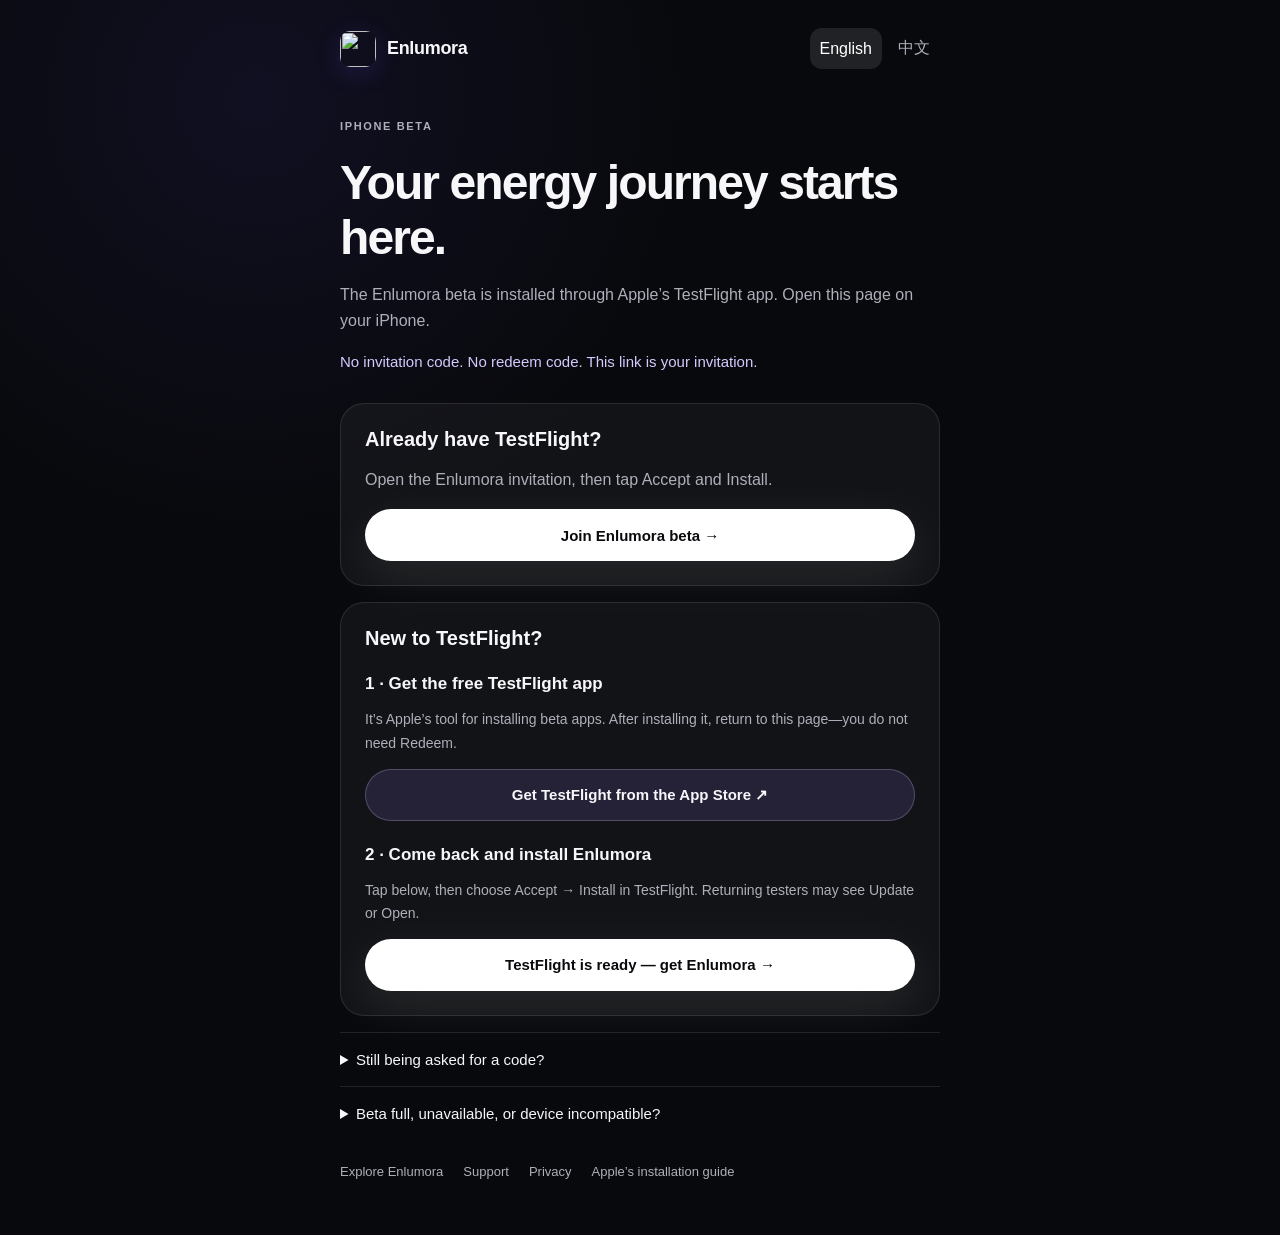
==== install.html @ 7b647e33 "Add bilingual TestFlight installation guide with no-code public invitation" ====
<!doctype html>
<html lang="en">
<head>
  <meta charset="utf-8">
  <meta name="viewport" content="width=device-width, initial-scale=1">
  <title>Install Enlumora Beta — No invitation code needed</title>
  <meta name="description" content="Try Enlumora on your iPhone. Install TestFlight, then join through our public invitation. No invitation code needed.">
  <link rel="canonical" href="https://enlumora.jingarttech.com/install.html">
  <link rel="icon" href="assets/app-icon.webp">
  <link rel="stylesheet" href="styles.css">
  <style>
    .install-shell { width: min(600px, calc(100% - 40px)); margin: 0 auto; padding: 28px 0 56px; }
    .install-nav { display: flex; justify-content: space-between; align-items: center; gap: 12px; }
    .language { display: flex; gap: 6px; }
    .language button { color: var(--muted); background: transparent; border: 0; padding: 10px; border-radius: 12px; cursor: pointer; }
    .language button[aria-pressed="true"] { color: white; background: rgba(255,255,255,.1); }
    .install-intro { margin: 48px 0 28px; }
    .install-intro h1 { font-size: clamp(34px, 7vw, 48px); letter-spacing: -.04em; margin: 14px 0; line-height: 1.15; }
    .install-shell p { color: var(--muted); line-height: 1.65; }
    .install-shell .no-code { color: #d5caff; font-size: 15px; }
    .install-card { background: rgba(255,255,255,.045); border: 1px solid var(--line); border-radius: 24px; padding: 24px; margin: 16px 0; }
    .install-card h2 { font-size: 20px; margin: 0 0 10px; }
    .install-card .button { width: 100%; text-align: center; justify-content: center; min-height: 52px; padding: 16px; font-size: 15px; white-space: normal; }
    .install-card .button--secondary { border: 1px solid rgba(213,202,255,.25); background: rgba(135,110,230,.16); }
    .install-step { margin: 24px 0 0; }
    .install-step h3 { font-size: 17px; margin-bottom: 8px; }
    .install-step p { font-size: 14px; }
    .install-shell details { border-top: 1px solid var(--line); padding: 18px 0; }
    .install-shell summary { cursor: pointer; font-size: 15px; }
    .install-shell details p, .install-footer { font-size: 13px; }
    .install-footer { display: flex; gap: 20px; flex-wrap: wrap; color: var(--muted); padding-top: 24px; }
    a:focus-visible, button:focus-visible, summary:focus-visible { outline: 2px solid #c5b5ff; outline-offset: 4px; }
  </style>
</head>
<body>
  <main class="install-shell">
    <nav class="install-nav" aria-label="Installation navigation">
      <a class="brand" href="index.html"><img src="assets/app-icon.webp" width="36" height="36" alt=""><span>Enlumora</span></a>
      <div class="language" aria-label="Language"><button type="button" data-lang="en" aria-pressed="true">English</button><button type="button" data-lang="zh" aria-pressed="false">中文</button></div>
    </nav>
    <header class="install-intro">
      <p class="eyebrow" data-zh="IPHONE 测试版">IPHONE BETA</p>
      <h1 data-zh="开启你的能量之旅。">Your energy journey starts here.</h1>
      <p data-zh="Enlumora 测试版通过 Apple 官方的 TestFlight 安装。请在 iPhone 上打开此页面。">The Enlumora beta is installed through Apple’s TestFlight app. Open this page on your iPhone.</p>
      <p class="no-code" data-zh="无需邀请码，也无需兑换码。这个链接就是你的邀请。">No invitation code. No redeem code. This link is your invitation.</p>
    </header>
    <section class="install-card">
      <h2 data-zh="已经安装 TestFlight？">Already have TestFlight?</h2>
      <p data-zh="直接打开 Enlumora 邀请，点击「接受」，再点击「安装」。">Open the Enlumora invitation, then tap Accept and Install.</p>
      <a class="button button--primary" href="https://testflight.apple.com/join/pq1HumvR" data-zh="加入 Enlumora 测试 →">Join Enlumora beta →</a>
    </section>
    <section class="install-card">
      <h2 data-zh="第一次使用 TestFlight？">New to TestFlight?</h2>
      <div class="install-step">
        <h3 data-zh="1 · 安装免费的 TestFlight">1 · Get the free TestFlight app</h3>
        <p data-zh="它是 Apple 用来安装测试版 App 的工具。安装后请回到这个网页，不需要点「兑换」。">It’s Apple’s tool for installing beta apps. After installing it, return to this page—you do not need Redeem.</p>
        <a class="button button--secondary" href="https://apps.apple.com/app/testflight/id899247664" target="_blank" rel="noopener noreferrer" data-zh="前往 App Store 安装 TestFlight ↗">Get TestFlight from the App Store ↗</a>
      </div>
      <div class="install-step">
        <h3 data-zh="2 · 回到这里，安装 Enlumora">2 · Come back and install Enlumora</h3>
        <p data-zh="点击下面的按钮，然后在 TestFlight 中点「接受」→「安装」。已参加测试的用户会看到「更新」或「打开」。">Tap below, then choose Accept → Install in TestFlight. Returning testers may see Update or Open.</p>
        <a class="button button--primary" href="https://testflight.apple.com/join/pq1HumvR" data-zh="我装好了，继续安装 Enlumora →">TestFlight is ready — get Enlumora →</a>
      </div>
    </section>
    <details><summary data-zh="它还是让我输入邀请码？">Still being asked for a code?</summary><p data-zh="不要使用 TestFlight 里的「兑换」。返回此页面，点「加入 Enlumora 测试」。如果在微信等内置浏览器里无法跳转，请用右上角菜单在 Safari 中打开此页面，再试一次。">Do not use Redeem inside TestFlight. Return here and tap Join Enlumora beta. If an in-app browser such as WeChat cannot open the invitation, use its menu to open this page in Safari and try again.</p></details>
    <details><summary data-zh="看到测试已满、已结束或设备不兼容？">Beta full, unavailable, or device incompatible?</summary><p data-zh="这不是缺少邀请码。测试名额、版本有效期和设备要求由 Apple 测试页面显示；请通过下方 Support 联系我们。">That is not a missing-code problem. Availability, build expiry, and device requirements are shown by Apple. Please contact us through Support below.</p></details>
    <footer class="install-footer"><a href="index.html" data-zh="了解 Enlumora">Explore Enlumora</a><a href="support.html" data-zh="获取帮助">Support</a><a href="privacy.html" data-zh="隐私">Privacy</a><a href="https://testflight.apple.com/" data-zh="Apple 安装说明">Apple’s installation guide</a></footer>
  </main>
  <script src="install.js"></script>
</body>
</html>
---- styles.css ----
:root {
  color-scheme: dark;
  --bg: #08090c;
  --surface: #15161c;
  --surface-2: #1d1e26;
  --text: #f7f7fa;
  --muted: #adafba;
  --subtle: #777986;
  --line: rgba(255, 255, 255, .1);
  --purple: #6b52ff;
  --green: #49e878;
  --pink: #f44cb7;
  --cyan: #5ddeea;
  --gold: #d7c187;
  --shell: min(1180px, calc(100vw - 48px));
}

* { box-sizing: border-box; }

html { scroll-behavior: smooth; overflow-x: hidden; }

body {
  margin: 0;
  overflow-x: hidden;
  color: var(--text);
  background:
    radial-gradient(circle at 20% 8%, rgba(107, 82, 255, .09), transparent 28rem),
    var(--bg);
  font-family: Inter, ui-sans-serif, -apple-system, BlinkMacSystemFont, "SF Pro Display", "Segoe UI", sans-serif;
  -webkit-font-smoothing: antialiased;
}

a { color: inherit; text-decoration: none; }
img, video { display: block; max-width: 100%; }
button { font: inherit; }
.shell { width: var(--shell); margin-inline: auto; }

.page-glow {
  position: fixed;
  z-index: -1;
  width: 34rem;
  height: 34rem;
  border-radius: 50%;
  filter: blur(140px);
  opacity: .09;
  pointer-events: none;
}

.page-glow--violet { top: 20vh; right: -17rem; background: var(--purple); }
.page-glow--green { top: 145vh; left: -20rem; background: var(--green); }

.site-header {
  position: fixed;
  z-index: 100;
  top: 0;
  left: 50%;
  width: min(1240px, calc(100vw - 32px));
  height: 76px;
  padding: 0 18px;
  display: flex;
  align-items: center;
  justify-content: space-between;
  transform: translateX(-50%);
  border: 1px solid transparent;
  border-radius: 22px;
  transition: background .3s, border-color .3s, top .3s, backdrop-filter .3s;
}

.site-header.is-scrolled {
  top: 12px;
  background: rgba(13, 14, 18, .72);
  border-color: var(--line);
  backdrop-filter: blur(22px) saturate(150%);
}

.brand { display: inline-flex; align-items: center; gap: 11px; font-weight: 650; letter-spacing: -.02em; }
.brand img { border-radius: 10px; box-shadow: 0 6px 25px rgba(107, 82, 255, .18); }
.brand span { font-size: 18px; }

.desktop-nav { display: flex; align-items: center; gap: 26px; margin-left: auto; margin-right: 30px; }
.desktop-nav a { color: var(--muted); font-size: 13px; transition: color .2s; }
.desktop-nav a:hover { color: white; }

.nav-cta {
  height: 40px;
  padding: 0 17px;
  display: inline-flex;
  align-items: center;
  gap: 9px;
  border-radius: 999px;
  color: #0b0c0f;
  background: #fff;
  font-size: 13px;
  font-weight: 650;
}
.nav-cta span, .button span { transition: transform .2s; }
.nav-cta:hover span, .button:hover span { transform: translate(2px, -2px); }

.menu-button, .mobile-menu { display: none; }

.hero {
  min-height: 900px;
  padding-top: 160px;
  display: grid;
  grid-template-columns: minmax(0, .95fr) minmax(420px, 1.05fr);
  align-items: center;
  gap: 64px;
}

.eyebrow {
  margin: 0 0 20px;
  color: rgba(255,255,255,.66);
  font-size: 11px;
  font-weight: 700;
  letter-spacing: .15em;
  text-transform: uppercase;
}

.eyebrow-dot {
  width: 7px;
  height: 7px;
  margin-right: 9px;
  display: inline-block;
  border-radius: 50%;
  background: var(--green);
  box-shadow: 0 0 15px var(--green);
}

.hero h1, .section-heading h2, .practice-caption h2, .coach-copy h2, .journey-copy h2, .final-cta h2 {
  margin: 0;
  max-width: 850px;
  font-size: clamp(54px, 7.6vw, 104px);
  font-weight: 560;
  line-height: .94;
  letter-spacing: -.065em;
}

.section-heading h2 span, .practice-caption h2 span, .coach-copy h2 span, .journey-copy h2 span, .final-cta h2 span {
  color: transparent;
  background: linear-gradient(90deg, #fff 5%, #a9a4c7 54%, #6f7080);
  background-clip: text;
  -webkit-background-clip: text;
}

.hero .hero-title {
  max-width: 620px;
  font-size: clamp(54px, 6.6vw, 92px);
  font-weight: 520;
  line-height: .88;
  letter-spacing: -.062em;
}

.hero-title__quiet {
  display: block;
  color: rgba(247,247,250,.92);
  font-size: .78em;
  letter-spacing: -.052em;
}

.hero-title__flow {
  position: relative;
  display: block;
  width: max-content;
  max-width: 100%;
  margin-top: .13em;
  margin-left: clamp(22px, 4.6vw, 64px);
  color: #e8ebe4;
  font-family: "Iowan Old Style", "Palatino Linotype", "Book Antiqua", Georgia, serif;
  font-size: 1.04em;
  font-style: italic;
  font-weight: 400;
  letter-spacing: -.07em;
  text-shadow: 0 0 34px rgba(73,232,120,.06);
}

.hero-title__flow::after {
  content: "";
  position: absolute;
  right: -.08em;
  bottom: -.09em;
  left: .03em;
  height: .18em;
  border-top: 1px solid rgba(125,219,158,.58);
  border-radius: 50%;
  transform: rotate(-1.5deg) scaleX(.96);
  transform-origin: left center;
  box-shadow: 0 -9px 28px rgba(73,232,120,.09);
  animation: title-current 6.5s ease-in-out infinite alternate;
}

@keyframes title-current {
  from { opacity: .42; transform: rotate(-1.5deg) scaleX(.93) translateX(-.02em); }
  to { opacity: .8; transform: rotate(-.4deg) scaleX(1) translateX(.04em); }
}

.hero-lede {
  max-width: 575px;
  margin: 32px 0 0;
  color: var(--muted);
  font-size: clamp(18px, 1.8vw, 22px);
  line-height: 1.55;
  letter-spacing: -.02em;
}

.hero-actions { display: flex; align-items: center; gap: 28px; margin-top: 36px; }
.button { min-height: 54px; padding: 0 23px; display: inline-flex; align-items: center; justify-content: center; gap: 12px; border-radius: 999px; font-size: 14px; font-weight: 700; }
.button--primary { color: #090a0d; background: #fff; box-shadow: 0 15px 50px rgba(255,255,255,.1); }
.button--primary:hover { background: #e8e8ec; }
.text-link { display: inline-flex; gap: 10px; color: #d5d5dc; font-size: 14px; }
.text-link span { color: var(--green); }

.signal-row { display: flex; gap: 24px; margin-top: 44px; color: var(--subtle); font-size: 12px; }
.signal-row span { display: flex; align-items: center; gap: 8px; }
.signal-dot { width: 6px; height: 6px; display: inline-block; border-radius: 50%; }
.signal-dot--purple { background: var(--purple); box-shadow: 0 0 12px var(--purple); }
.signal-dot--pink { background: var(--pink); box-shadow: 0 0 12px var(--pink); }
.signal-dot--green { background: var(--green); box-shadow: 0 0 12px var(--green); }
.hero-device-note { margin: 18px 0 0; color: #696b76; font-size: 10px; letter-spacing: .045em; }
.hero-device-note span { margin-inline: 7px; color: rgba(73,232,120,.65); }

.hero-visual { position: relative; min-height: 690px; display: grid; place-items: center; }
.hero-visual::before {
  content: "";
  position: absolute;
  inset: 8% -5%;
  background: radial-gradient(circle at 55% 45%, rgba(107,82,255,.24), rgba(244,76,183,.07) 32%, transparent 65%);
  filter: blur(20px);
}

.phone { position: relative; z-index: 3; width: 326px; transform: rotate(3deg); filter: drop-shadow(0 45px 60px rgba(0,0,0,.6)); }
.phone-frame { position: relative; padding: 10px; overflow: hidden; border: 1px solid rgba(255,255,255,.28); border-radius: 54px; background: linear-gradient(145deg, #3a3b42, #101116 20%, #0b0c0f 80%, #444650); box-shadow: inset 0 0 0 2px #07080a, inset 0 0 0 5px rgba(255,255,255,.04); }
.phone-frame img { width: 100%; height: auto; border-radius: 45px; }
.phone-speaker { position: absolute; z-index: 2; top: 21px; left: 50%; width: 92px; height: 25px; transform: translateX(-50%); border-radius: 20px; background: #050608; }

.watch-companion {
  position: absolute;
  z-index: 4;
  bottom: 4%;
  left: 4%;
  width: 174px;
  transform: rotate(-10deg);
  filter: drop-shadow(0 32px 32px rgba(0,0,0,.62));
}
.watch-companion::before { content: ""; position: absolute; inset: 19% 9%; border-radius: 50%; background: rgba(73,232,120,.13); filter: blur(28px); }
.watch-hardware { position: relative; z-index: 1; padding-block: 29px; }
.watch-band { position: absolute; z-index: 0; left: 50%; width: 63%; height: 62px; transform: translateX(-50%); border-inline: 1px solid rgba(255,255,255,.08); background: linear-gradient(90deg, #111218, #2a2b32 47%, #111218); }
.watch-band--top { top: -21px; border-radius: 24px 24px 8px 8px; }
.watch-band--bottom { bottom: -21px; border-radius: 8px 8px 24px 24px; }
.watch-case { position: relative; z-index: 2; padding: 7px; overflow: hidden; border: 1px solid rgba(255,255,255,.3); border-radius: 39px; background: linear-gradient(145deg, #4b4d54, #111218 22%, #07080b 76%, #3c3e45); box-shadow: inset 0 0 0 2px #08090c, inset 0 0 0 4px rgba(255,255,255,.035), 0 20px 35px rgba(0,0,0,.45); }
.watch-case img { position: relative; z-index: 1; width: 100%; height: auto; border-radius: 32px; }
.watch-crown { position: absolute; z-index: 1; top: 40%; right: -8px; width: 9px; height: 25px; border: 1px solid rgba(255,255,255,.22); border-radius: 4px; background: #22242a; box-shadow: 2px 0 7px rgba(0,0,0,.45); }
.watch-companion > span {
  position: absolute;
  z-index: 2;
  bottom: -4px;
  left: 50%;
  padding: 8px 11px;
  display: inline-flex;
  align-items: center;
  gap: 7px;
  transform: translateX(-50%) rotate(10deg);
  white-space: nowrap;
  border: 1px solid rgba(255,255,255,.12);
  border-radius: 999px;
  color: rgba(255,255,255,.72);
  background: rgba(12,13,17,.82);
  backdrop-filter: blur(14px);
  font-size: 8px;
  letter-spacing: .06em;
  text-transform: uppercase;
}
.watch-companion > span i { width: 6px; height: 6px; border-radius: 50%; background: var(--green); box-shadow: 0 0 10px var(--green); }

.energy-orbit { position: absolute; z-index: 1; border: 1px solid; border-radius: 50%; transform: rotate(-20deg); animation: orbit-drift 8s ease-in-out infinite alternate; }
.energy-orbit--one { width: 470px; height: 280px; border-color: rgba(107,82,255,.35); box-shadow: 0 0 60px rgba(107,82,255,.09), inset 0 0 70px rgba(107,82,255,.05); }
.energy-orbit--two { width: 580px; height: 360px; border-color: rgba(73,232,120,.15); animation-delay: -2s; }
@keyframes orbit-drift { to { transform: rotate(-14deg) scale(1.03); } }

.floating-chip {
  position: absolute;
  z-index: 5;
  min-width: 210px;
  padding: 14px 16px;
  display: flex;
  align-items: center;
  gap: 12px;
  border: 1px solid rgba(255,255,255,.13);
  border-radius: 16px;
  background: rgba(24,25,32,.78);
  box-shadow: 0 18px 45px rgba(0,0,0,.34);
  backdrop-filter: blur(18px);
  font-size: 13px;
  font-weight: 600;
}
.floating-chip small { display: block; margin-bottom: 4px; color: var(--muted); font-size: 8px; letter-spacing: .11em; }
.floating-chip--top { top: 18%; right: -1%; }
.floating-chip--bottom { right: -2%; bottom: 14%; }
.chip-icon { width: 34px; height: 34px; display: grid; place-items: center; flex: 0 0 auto; border-radius: 50%; color: var(--green); background: rgba(73,232,120,.11); box-shadow: inset 0 0 18px rgba(73,232,120,.08); }
.chip-pulse { width: 13px; height: 13px; margin: 10px; flex: 0 0 auto; border-radius: 50%; background: var(--pink); box-shadow: 0 0 0 6px rgba(244,76,183,.12), 0 0 22px var(--pink); }

.principle-strip { min-height: 82px; padding: 22px 32px; display: flex; align-items: center; justify-content: center; gap: 30px; border-block: 1px solid var(--line); color: rgba(255,255,255,.74); font-size: 13px; letter-spacing: .04em; }
.principle-strip i { width: 4px; height: 4px; border-radius: 50%; background: var(--purple); box-shadow: 0 0 12px var(--purple); }

.section { padding-block: 150px; }
.section-heading { display: grid; grid-template-columns: 1.2fr .8fr; column-gap: 80px; align-items: end; margin-bottom: 70px; }
.section-heading .eyebrow { grid-column: 1 / -1; }
.section-heading h2, .practice-caption h2, .coach-copy h2, .journey-copy h2, .final-cta h2 { font-size: clamp(44px, 5.5vw, 76px); line-height: 1; }
.section-heading > p:last-child { margin: 0 0 3px; color: var(--muted); font-size: 17px; line-height: 1.65; }

.signal-grid { display: grid; grid-template-columns: repeat(3, 1fr); gap: 18px; }
.signal-card { position: relative; min-height: 485px; padding: 26px; overflow: hidden; display: flex; flex-direction: column; border: 1px solid var(--line); border-radius: 28px; background: linear-gradient(160deg, rgba(255,255,255,.04), rgba(255,255,255,.015)); }
.signal-card::after { content: ""; position: absolute; inset: auto 0 0; height: 45%; opacity: .13; pointer-events: none; }
.signal-card--purple::after { background: radial-gradient(circle at 50% 100%, var(--purple), transparent 65%); }
.signal-card--pink::after { background: radial-gradient(circle at 50% 100%, var(--pink), transparent 65%); }
.signal-card--green::after { background: radial-gradient(circle at 50% 100%, var(--green), transparent 65%); }
.card-number { position: absolute; top: 25px; right: 25px; color: rgba(255,255,255,.3); font-size: 11px; letter-spacing: .1em; }
.signal-card h3 { margin: auto 0 10px; font-size: 27px; letter-spacing: -.04em; }
.signal-card p { position: relative; z-index: 2; min-height: 64px; margin: 0 0 22px; color: var(--muted); font-size: 15px; line-height: 1.5; }
.card-meta { position: relative; z-index: 2; padding-top: 18px; border-top: 1px solid var(--line); color: var(--subtle); font-size: 10px; line-height: 1.5; text-transform: uppercase; letter-spacing: .07em; }
.signal-art { position: relative; height: 245px; display: grid; place-items: center; }
.signal-art i, .signal-art b { position: absolute; display: block; }
.signal-art--body i { width: 150px; height: 62px; border: 1px solid rgba(107,82,255,.48); border-radius: 50%; box-shadow: 0 0 22px rgba(107,82,255,.12); transform: translateY(calc((var(--i, 0)) * 25px)); }
.signal-art--body i:nth-child(1) { --i: -1; width: 118px; }
.signal-art--body i:nth-child(2) { --i: 0; width: 152px; }
.signal-art--body i:nth-child(3) { --i: 1; width: 180px; }
.signal-art--body b { width: 52px; height: 116px; border-radius: 50% 50% 58% 58%; background: linear-gradient(var(--green), var(--pink)); filter: blur(5px); box-shadow: 0 0 35px rgba(244,76,183,.35); }
.signal-art--mood i { width: 155px; height: 155px; border-radius: 46% 54% 62% 38% / 41% 46% 54% 59%; background: var(--purple); filter: blur(14px); transform: rotate(22deg); box-shadow: 0 0 55px rgba(107,82,255,.5); }
.signal-art--mood b { width: 92px; height: 92px; border-radius: 58% 42% 48% 52%; background: var(--pink); filter: blur(5px); transform: rotate(-15deg); box-shadow: 0 0 30px rgba(244,76,183,.5); }
.signal-art--space i:first-child { width: 180px; height: 115px; border: 1px solid rgba(73,232,120,.36); transform: perspective(260px) rotateX(60deg) rotateZ(-20deg); }
.signal-art--space i:nth-child(2) { width: 122px; height: 78px; border: 1px solid rgba(93,222,234,.36); transform: translateY(-18px) perspective(260px) rotateX(60deg) rotateZ(-20deg); }
.signal-art--space b { width: 74px; height: 74px; border-radius: 50%; background: var(--green); filter: blur(20px); opacity: .8; }

.wearable-section { padding-top: 110px; scroll-margin-top: 80px; }
.wearable-heading { margin-bottom: 58px; }
.wearable-stage {
  min-height: 600px;
  display: grid;
  grid-template-columns: 1.08fr .92fr;
  overflow: hidden;
  border: 1px solid var(--line);
  border-radius: 36px;
  background: linear-gradient(145deg, rgba(255,255,255,.045), rgba(255,255,255,.012));
  box-shadow: 0 36px 100px rgba(0,0,0,.22);
}
.wearable-visual {
  position: relative;
  min-height: 600px;
  display: grid;
  place-items: center;
  overflow: hidden;
  border-right: 1px solid var(--line);
  background:
    radial-gradient(circle at 27% 36%, rgba(73,232,120,.12), transparent 30%),
    radial-gradient(circle at 76% 58%, rgba(107,82,255,.18), transparent 36%),
    #090a0d;
}
.wearable-visual::after { content: ""; position: absolute; inset: 12% 5%; border: 1px solid rgba(255,255,255,.055); border-radius: 50%; transform: rotate(-9deg); }
.wearable-visual > img { position: relative; z-index: 2; width: 100%; max-width: 100%; height: auto; padding: 64px 18px 72px; object-fit: contain; filter: drop-shadow(0 35px 45px rgba(0,0,0,.46)); }
.live-badge {
  position: absolute;
  z-index: 4;
  top: 24px;
  left: 24px;
  padding: 11px 13px;
  display: flex;
  align-items: center;
  gap: 10px;
  border: 1px solid rgba(255,255,255,.11);
  border-radius: 13px;
  color: #e7e8eb;
  background: rgba(14,15,20,.72);
  backdrop-filter: blur(15px);
  font-size: 10px;
  font-weight: 650;
}
.live-badge > i { width: 8px; height: 8px; flex: 0 0 auto; border-radius: 50%; background: var(--green); box-shadow: 0 0 0 5px rgba(73,232,120,.09), 0 0 18px var(--green); }
.live-badge small { display: block; margin-bottom: 3px; color: var(--subtle); font-size: 7px; letter-spacing: .11em; }
.device-labels { position: absolute; z-index: 4; right: 22px; bottom: 22px; left: 22px; display: flex; gap: 7px; }
.device-labels span { padding: 8px 11px; border: 1px solid rgba(255,255,255,.1); border-radius: 999px; color: rgba(255,255,255,.66); background: rgba(11,12,16,.66); backdrop-filter: blur(12px); font-size: 8px; letter-spacing: .08em; text-transform: uppercase; }

.signal-reader { min-width: 0; padding: 30px 34px 32px; display: flex; flex-direction: column; background: rgba(20,21,27,.54); }
.signal-reader__head { min-height: 54px; padding-bottom: 18px; display: flex; align-items: center; justify-content: space-between; gap: 20px; border-bottom: 1px solid var(--line); }
.signal-reader__head div { display: grid; gap: 5px; }
.signal-reader__head small { color: var(--subtle); font-size: 7px; letter-spacing: .13em; }
.signal-reader__head strong { font-size: 16px; letter-spacing: -.02em; }
.signal-reader__head > span { padding: 7px 10px; border-radius: 999px; color: #8eeaaa; background: rgba(73,232,120,.08); font-size: 8px; letter-spacing: .06em; text-transform: uppercase; }
.biometric-list { display: grid; }
.biometric-list article { min-height: 94px; padding: 18px 0; display: grid; grid-template-columns: 34px 1fr auto; gap: 10px; align-items: center; border-bottom: 1px solid var(--line); }
.biometric-index { align-self: start; padding-top: 3px; color: #646672; font-size: 8px; letter-spacing: .1em; }
.biometric-list h3 { margin: 0 0 6px; font-size: 14px; letter-spacing: -.02em; }
.biometric-list p { margin: 0; color: var(--muted); font-size: 11px; line-height: 1.45; }
.biometric-list em { padding: 5px 7px; align-self: start; border: 1px solid rgba(255,255,255,.08); border-radius: 6px; color: #757783; font-size: 7px; font-style: normal; letter-spacing: .08em; }
.energy-refresh { margin-top: auto; padding: 18px 0 0; display: grid; grid-template-columns: 48px 1fr; gap: 13px; align-items: center; }
.refresh-orb { width: 46px; height: 46px; border-radius: 50%; background: radial-gradient(circle at 35% 30%, #a4ffbd 0 5%, var(--green) 8%, rgba(107,82,255,.75) 42%, rgba(244,76,183,.35) 66%, transparent 70%); box-shadow: 0 0 24px rgba(73,232,120,.24); }
.energy-refresh div { display: grid; gap: 5px; }
.energy-refresh small { color: #7b7d89; font-size: 7px; letter-spacing: .11em; }
.energy-refresh strong { color: #d7d8de; font-size: 11px; line-height: 1.4; }

.compatibility-grid { margin-top: 18px; display: grid; grid-template-columns: repeat(3, 1fr); gap: 18px; }
.compatibility-grid article { min-height: 250px; padding: 24px; display: flex; flex-direction: column; border: 1px solid var(--line); border-radius: 24px; background: rgba(255,255,255,.022); }
.compatibility-top { display: flex; align-items: flex-start; justify-content: space-between; }
.compatibility-top em { padding: 6px 8px; border-radius: 999px; color: #7e808a; background: rgba(255,255,255,.05); font-size: 7px; font-style: normal; letter-spacing: .09em; text-transform: uppercase; }
.device-glyph { position: relative; width: 38px; height: 38px; display: block; opacity: .78; }
.device-glyph--watch { width: 28px; height: 34px; margin-left: 5px; border: 1px solid rgba(73,232,120,.72); border-radius: 9px; box-shadow: inset 0 0 13px rgba(73,232,120,.09); }
.device-glyph--watch::before, .device-glyph--watch::after { content: ""; position: absolute; left: 7px; width: 12px; height: 8px; border-inline: 1px solid rgba(73,232,120,.45); }
.device-glyph--watch::before { top: -9px; }
.device-glyph--watch::after { bottom: -9px; }
.device-glyph--ring { border: 6px solid rgba(107,82,255,.72); border-radius: 50%; box-shadow: 0 0 18px rgba(107,82,255,.2), inset 0 0 10px rgba(107,82,255,.2); }
.device-glyph--band { width: 15px; height: 38px; margin-left: 11px; border: 2px solid rgba(244,76,183,.64); border-radius: 999px; transform: rotate(28deg); }
.device-glyph--band::after { content: ""; position: absolute; top: 13px; left: -5px; width: 21px; height: 9px; border-radius: 4px; background: #4f3047; box-shadow: 0 0 12px rgba(244,76,183,.2); }
.compatibility-grid h3 { margin: 24px 0 10px; font-size: 22px; letter-spacing: -.035em; }
.compatibility-grid p { margin: 0 0 24px; color: var(--muted); font-size: 13px; line-height: 1.55; }
.compatibility-status { margin-top: auto; padding-top: 15px; display: flex; align-items: center; gap: 8px; border-top: 1px solid var(--line); color: #7d7f8b; font-size: 9px; }
.compatibility-status i { width: 6px; height: 6px; border-radius: 50%; background: var(--green); box-shadow: 0 0 9px rgba(73,232,120,.75); }
.wearable-footnote { max-width: 790px; margin: 20px auto 0; color: #595b66; font-size: 9px; line-height: 1.6; text-align: center; }

.practice-section { padding: 0 18px; }
.practice-media { position: relative; width: 100%; height: min(80vw, 860px); min-height: 650px; overflow: hidden; border: 1px solid var(--line); border-radius: 38px; background: #d9d5ce; }
.practice-media video { width: 100%; height: 100%; object-fit: cover; }
.practice-overlay { position: absolute; inset: 0; background: linear-gradient(90deg, rgba(8,9,12,.82) 0%, rgba(8,9,12,.35) 48%, transparent 75%), linear-gradient(0deg, rgba(8,9,12,.55), transparent 40%); }
.practice-caption { position: absolute; inset: 0; display: flex; flex-direction: column; justify-content: center; align-items: flex-start; }
.practice-caption > p:not(.eyebrow) { max-width: 480px; margin: 24px 0 0; color: rgba(255,255,255,.7); font-size: 17px; line-height: 1.65; }
.practice-controls { width: min(520px, 100%); margin-top: 42px; padding: 16px 18px; display: flex; align-items: center; gap: 15px; border: 1px solid rgba(255,255,255,.16); border-radius: 18px; background: rgba(8,9,12,.42); backdrop-filter: blur(16px); }
.play-icon { width: 42px; height: 42px; display: grid; place-items: center; border-radius: 50%; color: #111; background: #fff; font-size: 11px; }
.practice-controls div { display: grid; gap: 4px; }
.practice-controls small { color: rgba(255,255,255,.55); font-size: 8px; letter-spacing: .1em; }
.practice-controls strong { font-size: 14px; }
.duration { margin-left: auto; color: rgba(255,255,255,.66); font-size: 12px; }

.method-section { display: grid; grid-template-columns: .75fr 1.25fr; gap: 90px; }
.section-heading--compact { display: block; margin: 0; position: sticky; top: 130px; align-self: start; }
.section-heading--compact .eyebrow { margin-bottom: 20px; }
.method-list { border-top: 1px solid var(--line); }
.method-row { position: relative; min-height: 210px; padding: 36px 6px; display: grid; grid-template-columns: 55px 1fr 116px; gap: 18px; align-items: center; border-bottom: 1px solid var(--line); }
.method-index { align-self: start; color: var(--subtle); font-size: 10px; letter-spacing: .1em; }
.method-row h3 { margin: 0 0 9px; font-size: 24px; letter-spacing: -.035em; }
.method-row p { max-width: 420px; margin: 0; color: var(--muted); font-size: 15px; line-height: 1.55; }
.method-symbol { position: relative; width: 90px; height: 90px; justify-self: end; border-radius: 50%; }
.method-symbol--sense { background: radial-gradient(circle at 38% 38%, var(--green) 0 9%, transparent 11%), radial-gradient(circle, rgba(107,82,255,.5), transparent 62%); border: 1px solid rgba(107,82,255,.3); box-shadow: 0 0 30px rgba(107,82,255,.13); }
.method-symbol--understand { border: 1px solid rgba(244,76,183,.3); box-shadow: inset 0 0 32px rgba(244,76,183,.1); }
.method-symbol--understand::before, .method-symbol--understand::after { content:""; position:absolute; border:1px solid; border-radius:50%; }
.method-symbol--understand::before { inset: 18px; border-color: rgba(73,232,120,.55); }
.method-symbol--understand::after { inset: 34px; border-color: var(--pink); background: rgba(244,76,183,.3); box-shadow: 0 0 18px var(--pink); }
.method-symbol--practice { border-radius: 44% 56% 52% 48%; background: linear-gradient(135deg, rgba(107,82,255,.92), rgba(244,76,183,.75)); filter: blur(1px); box-shadow: 0 0 35px rgba(107,82,255,.3); transform: rotate(12deg); }

.coach-section { padding-block: 80px 150px; }
.coach-panel { padding: 70px; display: grid; grid-template-columns: .9fr 1.1fr; gap: 80px; align-items: center; overflow: hidden; border: 1px solid var(--line); border-radius: 36px; background: radial-gradient(circle at 85% 20%, rgba(107,82,255,.13), transparent 32%), linear-gradient(145deg, rgba(255,255,255,.04), rgba(255,255,255,.015)); }
.coach-copy > p:not(.eyebrow) { margin: 25px 0 0; color: var(--muted); font-size: 16px; line-height: 1.65; }
.coach-features { margin: 34px 0 0; padding: 0; list-style: none; border-top: 1px solid var(--line); }
.coach-features li { padding: 15px 0; display: flex; gap: 20px; border-bottom: 1px solid var(--line); color: #dddde4; font-size: 13px; }
.coach-features span { color: var(--subtle); font-size: 9px; letter-spacing: .1em; }
.coach-demo { padding: 22px; display: flex; flex-direction: column; gap: 17px; border: 1px solid rgba(255,255,255,.13); border-radius: 26px; background: rgba(8,9,12,.76); box-shadow: 0 35px 80px rgba(0,0,0,.38); }
.coach-status { display: flex; align-items: center; gap: 9px; padding-bottom: 17px; border-bottom: 1px solid var(--line); font-size: 12px; font-weight: 650; }
.coach-status > span { width: 7px; height: 7px; border-radius: 50%; background: var(--green); box-shadow: 0 0 13px var(--green); }
.coach-status small { margin-left: auto; color: var(--subtle); font-size: 9px; font-weight: 500; letter-spacing: .06em; text-transform: uppercase; }
.coach-trigger { padding: 13px 14px; display: grid; grid-template-columns: 70px 1fr auto; gap: 12px; align-items: center; border: 1px solid rgba(73,232,120,.17); border-radius: 16px; background: rgba(73,232,120,.045); }
.trigger-wave { height: 38px; display: flex; align-items: center; justify-content: center; gap: 4px; }
.trigger-wave i { width: 2px; border-radius: 3px; background: linear-gradient(var(--green), var(--purple)); box-shadow: 0 0 8px rgba(73,232,120,.28); }
.trigger-wave i:nth-child(1) { height: 12px; }
.trigger-wave i:nth-child(2) { height: 24px; }
.trigger-wave i:nth-child(3) { height: 34px; }
.trigger-wave i:nth-child(4) { height: 21px; }
.trigger-wave i:nth-child(5) { height: 29px; }
.coach-trigger div { display: grid; gap: 3px; }
.coach-trigger small { color: #6f9279; font-size: 7px; letter-spacing: .11em; }
.coach-trigger strong { font-size: 12px; }
.coach-trigger p { margin: 0; color: var(--subtle); font-size: 9px; }
.coach-trigger em { color: #73d790; font-size: 8px; font-style: normal; }
.notification-preview { padding: 14px 15px 0; overflow: hidden; border: 1px solid rgba(255,255,255,.13); border-radius: 18px; color: rgba(255,255,255,.92); background: linear-gradient(145deg, rgba(255,255,255,.13), rgba(255,255,255,.065)); box-shadow: 0 18px 45px rgba(0,0,0,.2), inset 0 1px 0 rgba(255,255,255,.05); backdrop-filter: blur(18px); }
.notification-head { display: grid; grid-template-columns: 28px 1fr auto; align-items: center; gap: 9px; }
.notification-head img { width: 28px; height: 28px; border-radius: 7px; }
.notification-head strong { font-size: 11px; }
.notification-head span { color: rgba(255,255,255,.38); font-size: 9px; }
.notification-preview h3 { margin: 12px 0 5px; font-size: 14px; letter-spacing: -.015em; }
.notification-preview > p { margin: 0 0 13px; color: rgba(255,255,255,.58); font-size: 11px; line-height: 1.42; }
.notification-actions { margin-inline: -15px; display: grid; grid-template-columns: .82fr 1.18fr; border-top: 1px solid rgba(255,255,255,.09); }
.notification-actions span { min-height: 38px; display: grid; place-items: center; color: #8fe6a9; font-size: 9px; font-weight: 650; }
.notification-actions span + span { border-left: 1px solid rgba(255,255,255,.09); color: #b2a5ff; }
.message { max-width: 82%; padding: 13px 15px; border-radius: 17px; color: #e5e5e9; font-size: 13px; line-height: 1.5; }
.message--user { align-self: flex-end; border-bottom-right-radius: 6px; background: #272832; }
.message--coach { max-width: 92%; padding: 0; display: flex; gap: 11px; align-items: flex-start; }
.message--coach img { width: 35px; height: 35px; flex: 0 0 auto; border-radius: 50%; background: #20212a; }
.message--coach p { margin: 2px 0 0; }
.message--coach-context { padding: 12px 13px; max-width: 100%; border: 1px solid rgba(107,82,255,.16); border-radius: 16px; background: rgba(107,82,255,.05); }
.suggestion-card { padding: 15px; display: grid; grid-template-columns: 9px 1fr auto; align-items: center; gap: 13px; border: 1px solid rgba(107,82,255,.3); border-radius: 16px; background: rgba(107,82,255,.09); }
.suggestion-mark { width: 7px; height: 46px; border-radius: 5px; background: linear-gradient(var(--green), var(--purple), var(--pink)); box-shadow: 0 0 14px rgba(107,82,255,.45); }
.suggestion-card div { display: grid; gap: 3px; }
.suggestion-card small { color: #9691bd; font-size: 7px; letter-spacing: .1em; }
.suggestion-card strong { font-size: 13px; }
.suggestion-card p { margin: 0; color: var(--muted); font-size: 10px; }
.coach-input { height: 45px; padding: 0 7px 0 15px; display: flex; align-items: center; border: 1px solid var(--line); border-radius: 999px; color: var(--subtle); font-size: 11px; }
.coach-input span { width: 31px; height: 31px; margin-left: auto; display: grid; place-items: center; border-radius: 50%; color: #0b0c0f; background: #fff; font-size: 14px; }

.journey-grid { display: grid; grid-template-columns: .9fr 1.1fr; gap: 100px; align-items: center; }
.journey-copy > p:not(.eyebrow) { max-width: 520px; margin: 28px 0 0; color: var(--muted); font-size: 17px; line-height: 1.65; }
.journey-stats { margin-top: 42px; display: grid; grid-template-columns: repeat(3, 1fr); border-block: 1px solid var(--line); }
.journey-stats div { padding: 20px 14px 20px 0; display: grid; gap: 7px; }
.journey-stats strong { font-size: 26px; letter-spacing: -.04em; }
.journey-stats span { color: var(--subtle); font-size: 9px; letter-spacing: .08em; text-transform: uppercase; }
.journey-path { position: relative; padding: 22px; display: grid; gap: 12px; border: 1px solid var(--line); border-radius: 28px; background: rgba(21,22,28,.62); }
.path-line { position: absolute; z-index: 0; top: 63px; bottom: 63px; left: 48px; width: 1px; background: linear-gradient(var(--green), var(--purple), rgba(255,255,255,.08)); }
.path-item { position: relative; z-index: 1; min-height: 84px; padding: 14px 16px; display: grid; grid-template-columns: 42px 1fr auto; align-items: center; gap: 15px; border: 1px solid var(--line); border-radius: 18px; background: #17181f; }
.path-item > span { width: 36px; height: 36px; display: grid; place-items: center; border-radius: 50%; color: var(--muted); background: #252630; font-size: 11px; font-style: normal; }
.path-item div { display: grid; gap: 5px; }
.path-item small { color: var(--subtle); font-size: 7px; letter-spacing: .12em; }
.path-item strong { font-size: 13px; }
.path-item em { color: var(--subtle); font-size: 10px; font-style: normal; }
.path-item--done > span { color: #0c1510; background: var(--green); box-shadow: 0 0 20px rgba(73,232,120,.25); }
.path-item--current { border-color: rgba(107,82,255,.65); background: linear-gradient(100deg, rgba(107,82,255,.18), #17181f 60%); }
.path-item--current > span { color: white; background: var(--purple); box-shadow: 0 0 20px rgba(107,82,255,.35); }
.path-item--locked { opacity: .56; }

.final-cta { padding-block: 170px; display: flex; flex-direction: column; align-items: center; text-align: center; }
.final-mark { position: relative; width: 140px; height: 88px; margin-bottom: 42px; }
.final-mark i { position: absolute; inset: 0; border: 1px solid; border-radius: 50%; transform: rotate(-15deg); }
.final-mark i:first-child { border-color: var(--purple); filter: drop-shadow(0 0 8px rgba(107,82,255,.5)); }
.final-mark i:nth-child(2) { inset: 17px 27px; border-color: var(--green); }
.final-mark i:nth-child(3) { inset: 31px 50px; border-color: var(--pink); background: rgba(244,76,183,.24); box-shadow: 0 0 24px rgba(244,76,183,.3); }
.final-cta > p:not(.eyebrow) { margin: 25px 0 32px; color: var(--muted); font-size: 17px; }
.final-cta > small { margin-top: 18px; color: var(--subtle); font-size: 10px; letter-spacing: .04em; }

.site-footer { padding-block: 36px 44px; display: grid; grid-template-columns: auto 1fr auto; align-items: center; gap: 22px; border-top: 1px solid var(--line); }
.brand--footer span { font-size: 15px; }
.site-footer > p { color: var(--subtle); font-size: 11px; }
.footer-links { display: flex; gap: 22px; color: var(--muted); font-size: 11px; }
.footer-links a:hover { color: white; }
.site-footer > small { grid-column: 1 / -1; color: #585a65; font-size: 9px; letter-spacing: .04em; }

.privacy-page { min-height: 100vh; padding: 140px 0 100px; }
.privacy-copy { width: min(720px, calc(100vw - 48px)); margin: 0 auto; }
.privacy-copy h1 { margin: 0 0 18px; font-size: clamp(44px, 8vw, 76px); letter-spacing: -.06em; }
.privacy-copy .updated { margin-bottom: 50px; color: var(--subtle); font-size: 12px; }
.privacy-copy h2 { margin: 42px 0 12px; font-size: 21px; letter-spacing: -.03em; }
.privacy-copy p, .privacy-copy li { color: var(--muted); font-size: 15px; line-height: 1.7; }
.privacy-copy a { text-decoration: underline; text-underline-offset: 4px; }

.reveal { opacity: 0; transform: translateY(22px); transition: opacity .8s ease, transform .8s cubic-bezier(.22,.72,.24,1); }
.reveal--delay-small { transition-delay: .08s; }
.reveal--delay { transition-delay: .16s; }
.reveal.is-visible { opacity: 1; transform: translateY(0); }

@media (max-width: 980px) {
  .desktop-nav { display: none; }
  .hero { grid-template-columns: 1fr 1fr; gap: 25px; }
  .phone { width: 285px; }
  .watch-companion { left: 0; width: 158px; }
  .floating-chip { display: none; }
  .energy-orbit--one { width: 390px; }
  .energy-orbit--two { width: 460px; }
  .section-heading { grid-template-columns: 1fr; gap: 26px; }
  .signal-card { min-height: 440px; padding: 22px; }
  .signal-art { height: 210px; }
  .wearable-stage { grid-template-columns: 1fr; }
  .wearable-visual { min-height: 470px; border-right: 0; border-bottom: 1px solid var(--line); }
  .wearable-visual > img { width: min(900px, 100%); }
  .method-section { grid-template-columns: 1fr; gap: 60px; }
  .section-heading--compact { position: static; }
  .coach-panel { padding: 48px; grid-template-columns: 1fr; gap: 45px; }
  .coach-demo { width: min(100%, 720px); }
  .journey-grid { gap: 50px; }
}

@media (max-width: 760px) {
  :root { --shell: min(100% - 36px, 600px); }
  .site-header { width: calc(100vw - 20px); height: 66px; padding: 0 14px; }
  .site-header.is-scrolled { top: 8px; }
  .brand img { width: 35px; height: 35px; }
  .brand span { font-size: 16px; }
  .nav-cta { display: none; }
  .menu-button { width: 40px; height: 40px; display: grid; place-content: center; gap: 6px; border: 0; border-radius: 50%; color: white; background: rgba(255,255,255,.06); }
  .menu-button span { width: 17px; height: 1px; background: currentColor; transition: transform .2s; }
  .menu-button[aria-expanded="true"] span:first-child { transform: translateY(3.5px) rotate(45deg); }
  .menu-button[aria-expanded="true"] span:last-child { transform: translateY(-3.5px) rotate(-45deg); }
  .mobile-menu { position: absolute; top: 72px; left: 0; right: 0; padding: 16px; display: grid; gap: 2px; visibility: hidden; opacity: 0; transform: translateY(-8px); border: 1px solid var(--line); border-radius: 20px; background: rgba(13,14,18,.94); backdrop-filter: blur(22px); transition: opacity .2s, transform .2s, visibility .2s; }
  .mobile-menu.is-open { visibility: visible; opacity: 1; transform: translateY(0); }
  .mobile-menu a { padding: 13px 11px; border-bottom: 1px solid rgba(255,255,255,.05); color: var(--muted); font-size: 14px; }
  .mobile-menu a:last-child { margin-top: 8px; border: 0; border-radius: 999px; color: #0b0c0f; background: white; text-align: center; font-weight: 700; }
  .hero { min-height: auto; padding-top: 138px; padding-bottom: 85px; grid-template-columns: 1fr; gap: 60px; }
  .hero .hero-title { font-size: clamp(52px, 14.3vw, 66px); }
  .hero-title__flow { margin-left: clamp(13px, 5vw, 24px); }
  .hero-lede { font-size: 18px; }
  .hero-actions { align-items: flex-start; flex-direction: column; gap: 20px; }
  .signal-row { gap: 16px; }
  .hero-visual { min-height: 570px; }
  .phone { width: 280px; }
  .watch-companion { bottom: 2%; left: -2%; width: 142px; }
  .watch-companion > span { bottom: -2px; font-size: 7px; }
  .energy-orbit--one { width: 340px; height: 220px; }
  .energy-orbit--two { width: 410px; height: 280px; }
  .principle-strip { padding-inline: 22px; justify-content: flex-start; gap: 17px; overflow: hidden; white-space: nowrap; }
  .principle-strip p:last-child, .principle-strip i:last-of-type { display: none; }
  .section { padding-block: 100px; }
  .section-heading { margin-bottom: 45px; }
  .section-heading h2, .practice-caption h2, .coach-copy h2, .journey-copy h2, .final-cta h2 { font-size: 46px; }
  .section-heading > p:last-child { font-size: 16px; }
  .signal-grid { grid-template-columns: 1fr; }
  .signal-card { min-height: 420px; }
  .wearable-stage { min-height: 0; border-radius: 28px; }
  .wearable-visual { min-height: 340px; }
  .wearable-visual > img { width: 100%; padding: 58px 6px 68px; }
  .live-badge { top: 16px; left: 16px; }
  .device-labels { right: 14px; bottom: 14px; left: 14px; flex-wrap: wrap; }
  .device-labels span { padding: 7px 9px; font-size: 7px; }
  .signal-reader { padding: 24px 20px; }
  .biometric-list article { grid-template-columns: 30px 1fr; }
  .biometric-list em { grid-column: 2; width: max-content; margin-top: -3px; }
  .compatibility-grid { grid-template-columns: 1fr; }
  .compatibility-grid article { min-height: 230px; }
  .practice-section { padding-inline: 8px; }
  .practice-media { min-height: 740px; border-radius: 28px; }
  .practice-media video { object-position: 42% center; }
  .practice-overlay { background: linear-gradient(0deg, rgba(8,9,12,.9) 0%, rgba(8,9,12,.25) 65%, transparent); }
  .practice-caption { justify-content: flex-end; padding-bottom: 46px; }
  .practice-caption > p:not(.eyebrow) { font-size: 15px; }
  .method-row { min-height: 200px; grid-template-columns: 35px 1fr 70px; gap: 12px; }
  .method-symbol { width: 64px; height: 64px; }
  .coach-section { padding-block: 10px 100px; }
  .coach-panel { padding: 34px 20px 20px; grid-template-columns: 1fr; border-radius: 28px; }
  .coach-copy { padding-inline: 10px; }
  .coach-demo { padding: 17px; }
  .coach-trigger { grid-template-columns: 54px 1fr; }
  .coach-trigger em { display: none; }
  .notification-actions { grid-template-columns: 1fr; }
  .notification-actions span + span { border-top: 1px solid rgba(255,255,255,.09); border-left: 0; }
  .journey-grid { grid-template-columns: 1fr; }
  .journey-stats { grid-template-columns: repeat(3, 1fr); }
  .journey-stats strong { font-size: 22px; }
  .journey-path { padding: 14px; }
  .path-item { padding: 12px; grid-template-columns: 40px 1fr; }
  .path-item em { display: none; }
  .path-line { left: 39px; }
  .final-cta { padding-block: 120px; }
  .site-footer { grid-template-columns: 1fr auto; }
  .site-footer > p { display: none; }
}

.intelligence-steps { list-style: none; padding: 0; margin: 0; display: grid; grid-template-columns: repeat(4, minmax(0, 1fr)); gap: 24px; }
.intelligence-steps li { border-top: 1px solid rgba(181,166,255,.4); padding-top: 24px; }
.intelligence-steps span { color: #b5a6ff; font-size: 11px; letter-spacing: .1em; }
.intelligence-steps h3 { font-size: 21px; font-weight: 550; margin: 18px 0 12px; }
.intelligence-steps p { color: var(--muted); font-size: 15px; line-height: 1.7; }
@media (max-width: 980px) { .intelligence-steps { grid-template-columns: repeat(2, minmax(0, 1fr)); } }
@media (max-width: 540px) { .intelligence-steps { grid-template-columns: 1fr; gap: 18px; } }

@media (prefers-reduced-motion: reduce) {
  html { scroll-behavior: auto; }
  *, *::before, *::after { animation-duration: .01ms !important; animation-iteration-count: 1 !important; transition-duration: .01ms !important; }
  .reveal { opacity: 1; transform: none; }
}
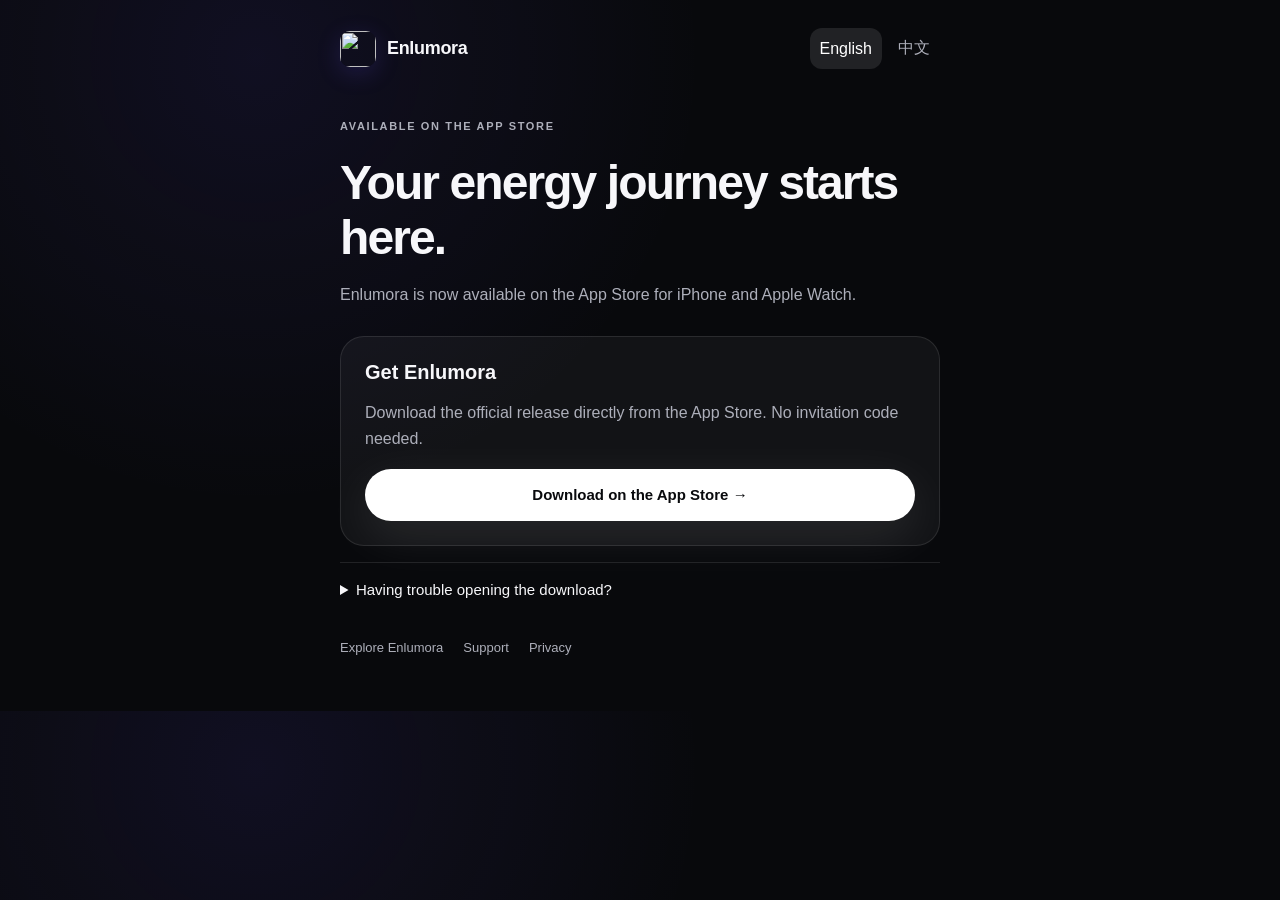
==== commit 8a25627e: "Replace public beta downloads with App Store release" ====
--- a/install.html
+++ b/install.html
@@ -3,8 +3,8 @@
 <head>
   <meta charset="utf-8">
   <meta name="viewport" content="width=device-width, initial-scale=1">
-  <title>Install Enlumora Beta — No invitation code needed</title>
-  <meta name="description" content="Try Enlumora on your iPhone. Install TestFlight, then join through our public invitation. No invitation code needed.">
+  <title>Download Enlumora — Available on the App Store</title>
+  <meta name="description" content="Download the official Enlumora app from the App Store for iPhone and Apple Watch.">
   <link rel="canonical" href="https://enlumora.jingarttech.com/install.html">
   <link rel="icon" href="assets/app-icon.webp">
   <link rel="stylesheet" href="styles.css">
@@ -39,33 +39,18 @@
       <div class="language" aria-label="Language"><button type="button" data-lang="en" aria-pressed="true">English</button><button type="button" data-lang="zh" aria-pressed="false">中文</button></div>
     </nav>
     <header class="install-intro">
-      <p class="eyebrow" data-zh="IPHONE 测试版">IPHONE BETA</p>
+      <p class="eyebrow" data-zh="APP STORE 正式版">AVAILABLE ON THE APP STORE</p>
       <h1 data-zh="开启你的能量之旅。">Your energy journey starts here.</h1>
-      <p data-zh="Enlumora 测试版通过 Apple 官方的 TestFlight 安装。请在 iPhone 上打开此页面。">The Enlumora beta is installed through Apple’s TestFlight app. Open this page on your iPhone.</p>
-      <p class="no-code" data-zh="无需邀请码，也无需兑换码。这个链接就是你的邀请。">No invitation code. No redeem code. This link is your invitation.</p>
+      <p data-zh="Enlumora 已在 App Store 正式上线，支持 iPhone 和 Apple Watch。">Enlumora is now available on the App Store for iPhone and Apple Watch.</p>
     </header>
     <section class="install-card">
-      <h2 data-zh="已经安装 TestFlight？">Already have TestFlight?</h2>
-      <p data-zh="直接打开 Enlumora 邀请，点击「接受」，再点击「安装」。">Open the Enlumora invitation, then tap Accept and Install.</p>
-      <a class="button button--primary" href="https://testflight.apple.com/join/pq1HumvR" data-zh="加入 Enlumora 测试 →">Join Enlumora beta →</a>
+      <h2 data-zh="下载 Enlumora">Get Enlumora</h2>
+      <p data-zh="点击下方按钮，前往 App Store 下载正式版。无需邀请码。">Download the official release directly from the App Store. No invitation code needed.</p>
+      <a class="button button--primary" href="https://apps.apple.com/app/enlumora/id6760953824" data-zh="在 App Store 下载 →">Download on the App Store →</a>
     </section>
-    <section class="install-card">
-      <h2 data-zh="第一次使用 TestFlight？">New to TestFlight?</h2>
-      <div class="install-step">
-        <h3 data-zh="1 · 安装免费的 TestFlight">1 · Get the free TestFlight app</h3>
-        <p data-zh="它是 Apple 用来安装测试版 App 的工具。安装后请回到这个网页，不需要点「兑换」。">It’s Apple’s tool for installing beta apps. After installing it, return to this page—you do not need Redeem.</p>
-        <a class="button button--secondary" href="https://apps.apple.com/app/testflight/id899247664" target="_blank" rel="noopener noreferrer" data-zh="前往 App Store 安装 TestFlight ↗">Get TestFlight from the App Store ↗</a>
-      </div>
-      <div class="install-step">
-        <h3 data-zh="2 · 回到这里，安装 Enlumora">2 · Come back and install Enlumora</h3>
-        <p data-zh="点击下面的按钮，然后在 TestFlight 中点「接受」→「安装」。已参加测试的用户会看到「更新」或「打开」。">Tap below, then choose Accept → Install in TestFlight. Returning testers may see Update or Open.</p>
-        <a class="button button--primary" href="https://testflight.apple.com/join/pq1HumvR" data-zh="我装好了，继续安装 Enlumora →">TestFlight is ready — get Enlumora →</a>
-      </div>
-    </section>
-    <details><summary data-zh="它还是让我输入邀请码？">Still being asked for a code?</summary><p data-zh="不要使用 TestFlight 里的「兑换」。返回此页面，点「加入 Enlumora 测试」。如果在微信等内置浏览器里无法跳转，请用右上角菜单在 Safari 中打开此页面，再试一次。">Do not use Redeem inside TestFlight. Return here and tap Join Enlumora beta. If an in-app browser such as WeChat cannot open the invitation, use its menu to open this page in Safari and try again.</p></details>
-    <details><summary data-zh="看到测试已满、已结束或设备不兼容？">Beta full, unavailable, or device incompatible?</summary><p data-zh="这不是缺少邀请码。测试名额、版本有效期和设备要求由 Apple 测试页面显示；请通过下方 Support 联系我们。">That is not a missing-code problem. Availability, build expiry, and device requirements are shown by Apple. Please contact us through Support below.</p></details>
-    <footer class="install-footer"><a href="index.html" data-zh="了解 Enlumora">Explore Enlumora</a><a href="support.html" data-zh="获取帮助">Support</a><a href="privacy.html" data-zh="隐私">Privacy</a><a href="https://testflight.apple.com/" data-zh="Apple 安装说明">Apple’s installation guide</a></footer>
+    <details><summary data-zh="无法打开下载页面？">Having trouble opening the download?</summary><p data-zh="如果内置浏览器无法打开 App Store，请在 Safari 中打开此页面，再点击下载按钮。你也可以在 App Store 中搜索 Enlumora。">If an in-app browser cannot open the App Store, open this page in Safari and tap the download button. You can also search for Enlumora in the App Store.</p></details>
+    <footer class="install-footer"><a href="index.html" data-zh="了解 Enlumora">Explore Enlumora</a><a href="support.html" data-zh="获取帮助">Support</a><a href="privacy.html" data-zh="隐私">Privacy</a></footer>
   </main>
-  <script src="install.js"></script>
+  <script src="install.js?v=20261019"></script>
 </body>
 </html>
